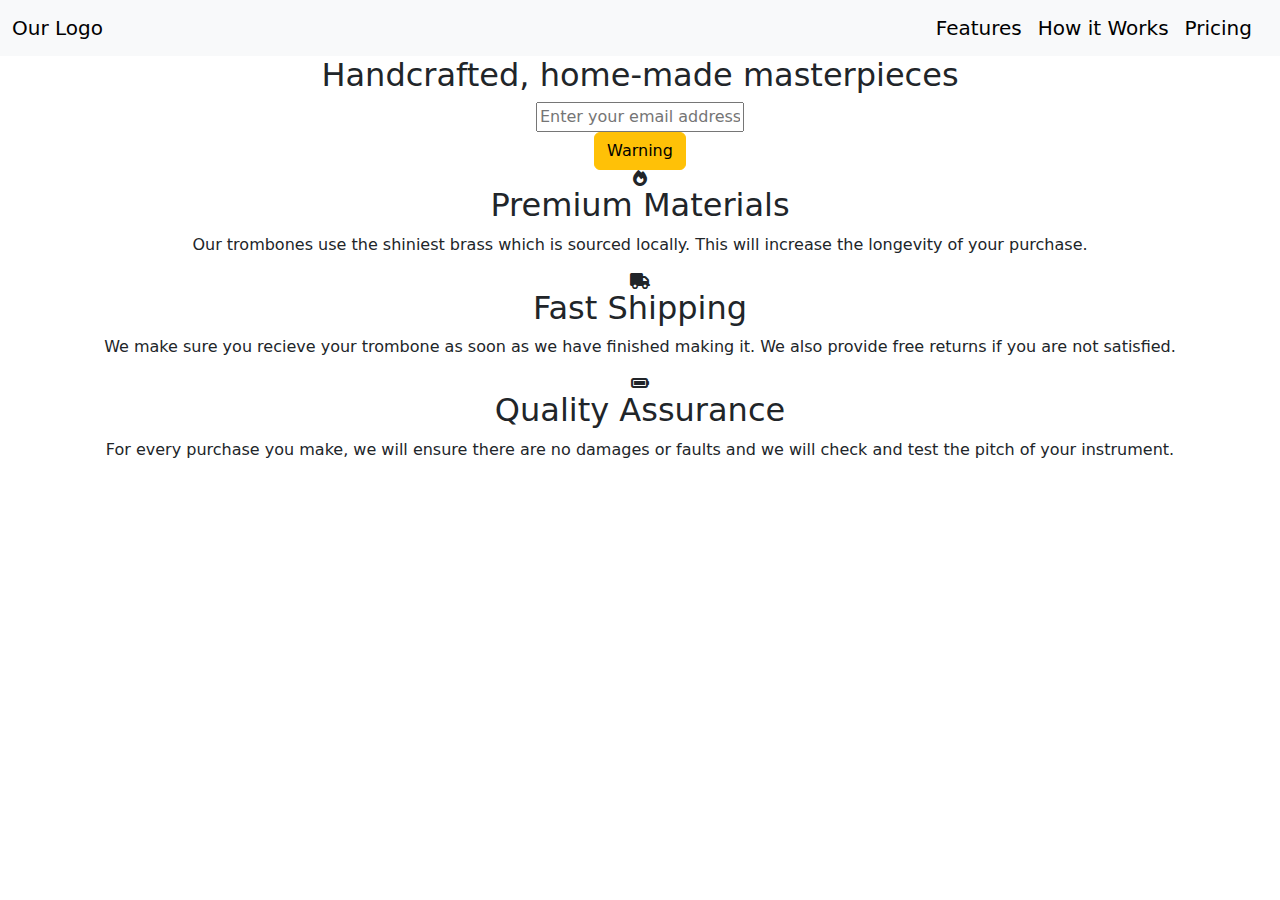
==== index.html @ 6802e4e0 "Developer 1" ====
<!doctype html>
<html lang="en">
  <head>
    <meta charset="utf-8">
    <meta name="viewport" content="width=device-width, initial-scale=1">
    <title>Awesome Product Landing Page</title>
    <link href="https://cdn.jsdelivr.net/npm/bootstrap@5.3.0-alpha1/dist/css/bootstrap.min.css" rel="stylesheet">
    <link rel="stylesheet" href="style.css">
    <link rel="stylesheet" href="https://cdnjs.cloudflare.com/ajax/libs/font-awesome/6.3.0/css/all.min.css" />
  </head>
  <body>
    <nav class="navbar bg-body-tertiary">
      <div class="container-fluid">
        <a class="navbar-brand">Our Logo</a>
        <div class="d-flex">
          <a class="navbar-brand">Features</a>
          <a class="navbar-brand">How it Works</a>
          <a class="navbar-brand">Pricing</a>
        </div>
      </div>
    </nav>

    <div class="container text-center">
      <h2>Handcrafted, home-made masterpieces</h2>
      <form action="">
        <input type="email" placeholder="Enter your email address"> <br>
        <button type="button" class="btn btn-warning">Warning</button>
      </form>
      <div class="container text-left">
        <div class="row">
          <i class="fa fa-fire" aria-hidden="true"></i>
          <h2>Premium Materials</h2>
          <p>Our trombones use the shiniest brass which is sourced locally. This will increase the longevity of your purchase.</p>
        </div>
        <div class="row">
          <i class="fa fa-truck" aria-hidden="true"></i>
          <h2>Fast Shipping</h2>
          <p>We make sure you recieve your trombone as soon as we have finished making it. We also provide free returns if you are not satisfied.</p>
        </div>
        <div class="row">
          <i class="fa fa-battery-full" aria-hidden="true"></i>
          <h2>Quality Assurance</h2>
          <p>For every purchase you make, we will ensure there are no damages or faults and we will check and test the pitch of your instrument.</p>
        </div>
      </div>
    </div>
    
    <script src="https://cdn.jsdelivr.net/npm/bootstrap@5.3.0-alpha1/dist/js/bootstrap.bundle.min.js" integrity="sha384-w76AqPfDkMBDXo30jS1Sgez6pr3x5MlQ1ZAGC+nuZB+EYdgRZgiwxhTBTkF7CXvN" crossorigin="anonymous"></script>
  </body>
</html>
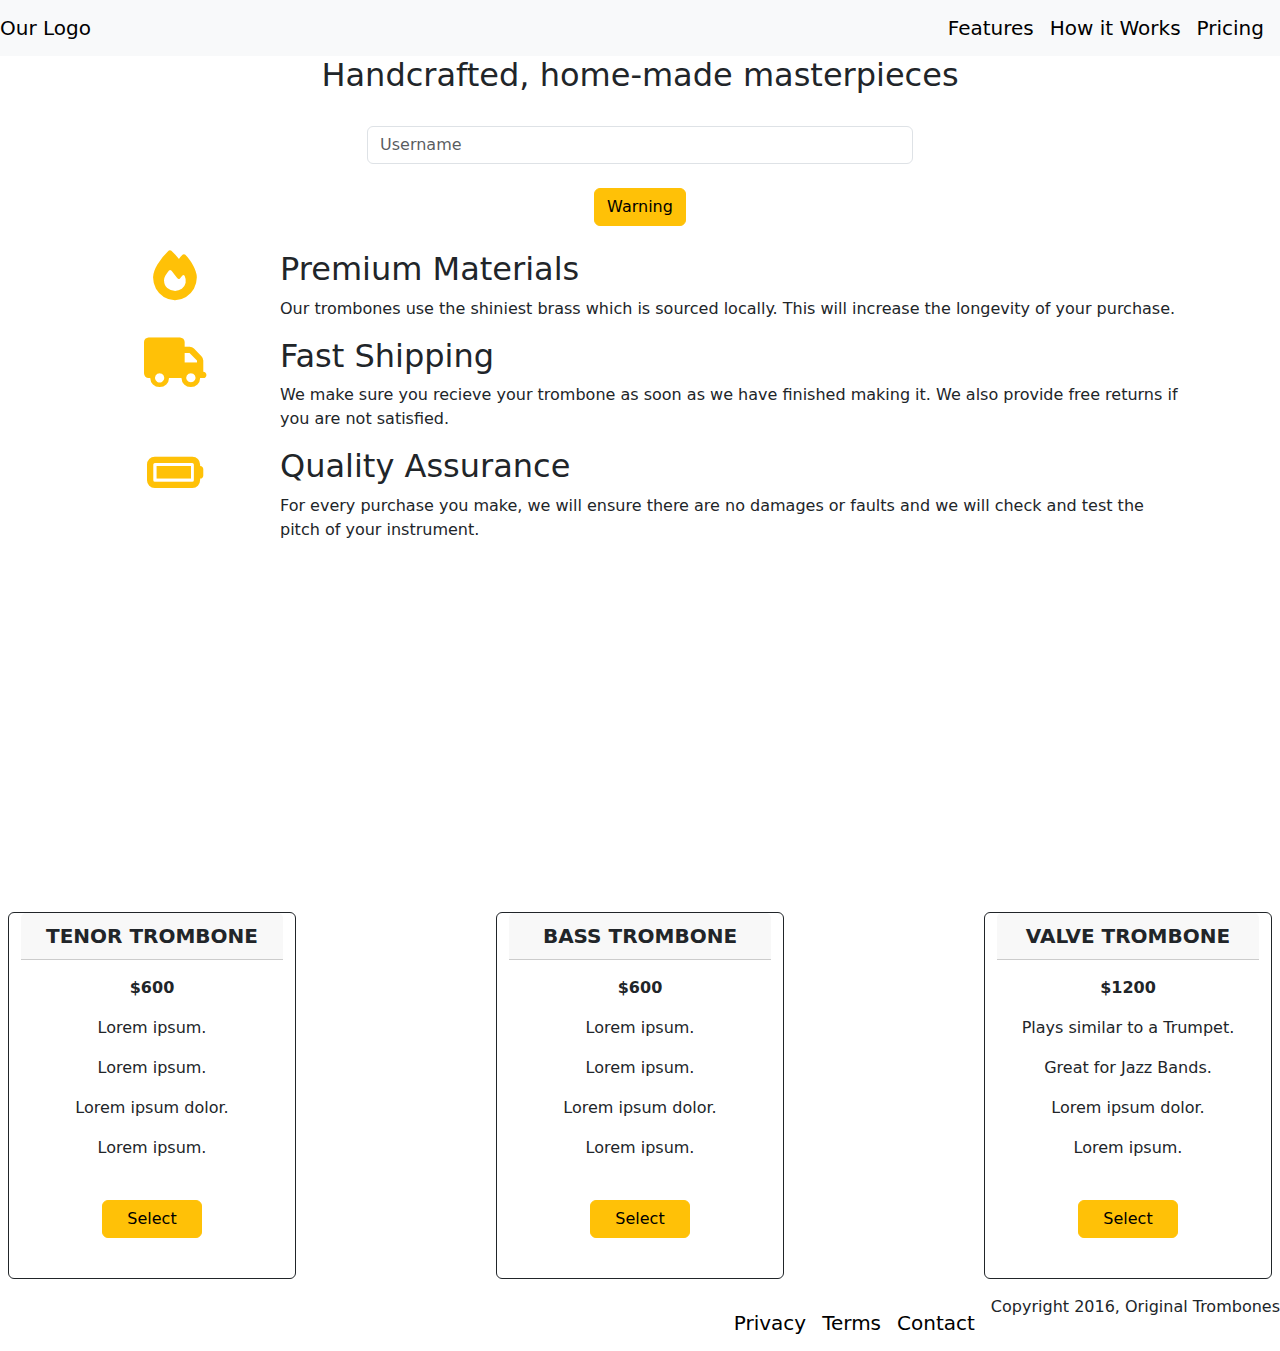
==== commit 7024a2dd: "More bootstrap" ====
--- a/index.html
+++ b/index.html
@@ -9,42 +9,118 @@
     <link rel="stylesheet" href="https://cdnjs.cloudflare.com/ajax/libs/font-awesome/6.3.0/css/all.min.css" />
   </head>
   <body>
-    <nav class="navbar bg-body-tertiary">
-      <div class="container-fluid">
-        <a class="navbar-brand">Our Logo</a>
-        <div class="d-flex">
-          <a class="navbar-brand">Features</a>
-          <a class="navbar-brand">How it Works</a>
-          <a class="navbar-brand">Pricing</a>
+    <header id=""header>
+      <nav class="navbar bg-body-tertiary container-fluid" id="nav-bar">
+          <!-- <img src="" id="header-img" alt=""> -->
+          <a class="navbar-brand">Our Logo</a>
+          <div class="d-flex">
+            <a class="navbar-brand nav-link" href="#feature">Features</a>
+            <a class="navbar-brand nav-link" href="#how">How it Works</a>
+            <a class="navbar-brand nav-link" href="#pricing">Pricing</a>
+          </div>
+        </nav>
+    </header>
+
+    <main>
+      <div class="container">
+        <h2 class="text-center">Handcrafted, home-made masterpieces</h2>
+        <form  id="form" action="" class="text-center">
+          <div class="row d-flex justify-content-center">
+            <div class="col-6">
+              <div class="input-group mt-4">
+                <input type="text" class="form-control" placeholder="Username" aria-label="Username" aria-describedby="basic-addon1">
+              </div>
+              <button type="button" class="btn btn-warning my-4">Warning</button>
+            </div>
+          </div>
+         
+        </form>
+        <div class="container">
+          <div class="row">
+            <div class="col-2 text-center ">
+              <i class="fa fa-fire text-warning" aria-hidden="true"></i>
+            </div>
+            <div class="col-10">
+              <h2>Premium Materials</h2>
+              <p>Our trombones use the shiniest brass which is sourced locally. This will increase the longevity of your purchase.</p>
+            </div>
+          </div>
+  
+          <div class="row">
+            <div class="col-2 text-center ">
+              <i class="fa fa-truck text-warning" aria-hidden="true"></i>
+            </div>
+            <div class="col-10">
+              <h2>Fast Shipping</h2>
+              <p>We make sure you recieve your trombone as soon as we have finished making it. We also provide free returns if you are not satisfied.</p>
+           </div>
+          </div>
+  
+          <div class="row">
+            <div class="col-2 text-center ">
+              <i class="fa fa-battery-full text-warning" aria-hidden="true"></i>
+            </div>
+            <div class="col-10">
+              <h2>Quality Assurance</h2>
+            <p>For every purchase you make, we will ensure there are no damages or faults and we will check and test the pitch of your instrument.</p>
+          </div>
+          </div>
+        
         </div>
       </div>
-    </nav>
+  
+      <div class="embed-responsive embed-responsive-16by9 text-center">
+        <iframe id="video"  width="560" height="315" class="embed-responsive-item my-3" src="https://www.youtube.com/embed/y8Yv4pnO7qc" allowfullscreen></iframe>
+      </div>
+  
+      <div class="row d-flex justify-content-between mx-2">
+        <div class="card border-dark col-4  mb-3" style="max-width: 18rem;">
+          <div class="card-header text-center fw-bold fs-5">TENOR TROMBONE</div>
+          <div class="card-body text-center" >
+            <p class="fw-bold fs-6">$600</p>
+            <p>Lorem ipsum.</p>
+            <p>Lorem ipsum.</p>
+            <p>Lorem ipsum dolor.</p>
+            <p>Lorem ipsum.</p>
+            <button type="button" class="btn btn-warning my-4 px-4">Select</button>
+          </div>
+        </div>
+  
+        <div class="card border-dark col-4  mb-3" style="max-width: 18rem;">
+          <div class="card-header text-center fw-bold fs-5">BASS  TROMBONE</div>
+          <div class="card-body text-center" >
+            <p class="fw-bold fs-6">$600</p>
+            <p>Lorem ipsum.</p>
+            <p>Lorem ipsum.</p>
+            <p>Lorem ipsum dolor.</p>
+            <p>Lorem ipsum.</p>
+            <button type="button" class="btn btn-warning my-4 px-4">Select</button>
+          </div>
+        </div>
+  
+        <div class="card border-dark col-4  mb-3" style="max-width: 18rem;">
+          <div class="card-header text-center fw-bold fs-5">VALVE  TROMBONE</div>
+          <div class="card-body text-center" >
+            <p class="fw-bold fs-6">$1200</p>
+            <p>Plays similar to a Trumpet.</p>
+            <p>Great for Jazz Bands.</p>
+            <p>Lorem ipsum dolor.</p>
+            <p>Lorem ipsum.</p>
+            <button type="button" class="btn btn-warning my-4 px-4">Select</button>
+          </div>
+        </div>
+      
+      </div>
+    </main>
 
-    <div class="container text-center">
-      <h2>Handcrafted, home-made masterpieces</h2>
-      <form action="">
-        <input type="email" placeholder="Enter your email address"> <br>
-        <button type="button" class="btn btn-warning">Warning</button>
-      </form>
-      <div class="container text-left">
-        <div class="row">
-          <i class="fa fa-fire" aria-hidden="true"></i>
-          <h2>Premium Materials</h2>
-          <p>Our trombones use the shiniest brass which is sourced locally. This will increase the longevity of your purchase.</p>
-        </div>
-        <div class="row">
-          <i class="fa fa-truck" aria-hidden="true"></i>
-          <h2>Fast Shipping</h2>
-          <p>We make sure you recieve your trombone as soon as we have finished making it. We also provide free returns if you are not satisfied.</p>
-        </div>
-        <div class="row">
-          <i class="fa fa-battery-full" aria-hidden="true"></i>
-          <h2>Quality Assurance</h2>
-          <p>For every purchase you make, we will ensure there are no damages or faults and we will check and test the pitch of your instrument.</p>
-        </div>
-      </div>
-    </div>
-    
+    <footer class="d-flex justify-content-end">
+      <nav class="navbar d-flex justify-content-end">
+            <a class="navbar-brand nav-link" href="#feature">Privacy</a>
+            <a class="navbar-brand nav-link" href="#how">Terms</a>
+            <a class="navbar-brand nav-link" href="#pricing">Contact</a>
+        </nav>
+        <p>Copyright 2016, Original Trombones</p>
+    </footer>
     <script src="https://cdn.jsdelivr.net/npm/bootstrap@5.3.0-alpha1/dist/js/bootstrap.bundle.min.js" integrity="sha384-w76AqPfDkMBDXo30jS1Sgez6pr3x5MlQ1ZAGC+nuZB+EYdgRZgiwxhTBTkF7CXvN" crossorigin="anonymous"></script>
   </body>
 </html>--- a/style.css
+++ b/style.css
@@ -0,0 +1,13 @@
+*{
+    margin: 0;
+    top : 0;
+}
+
+.fa {
+    font-size: 50px;
+}
+
+.title {
+    padding-top: 15px;
+    padding-bottom: 15px;
+}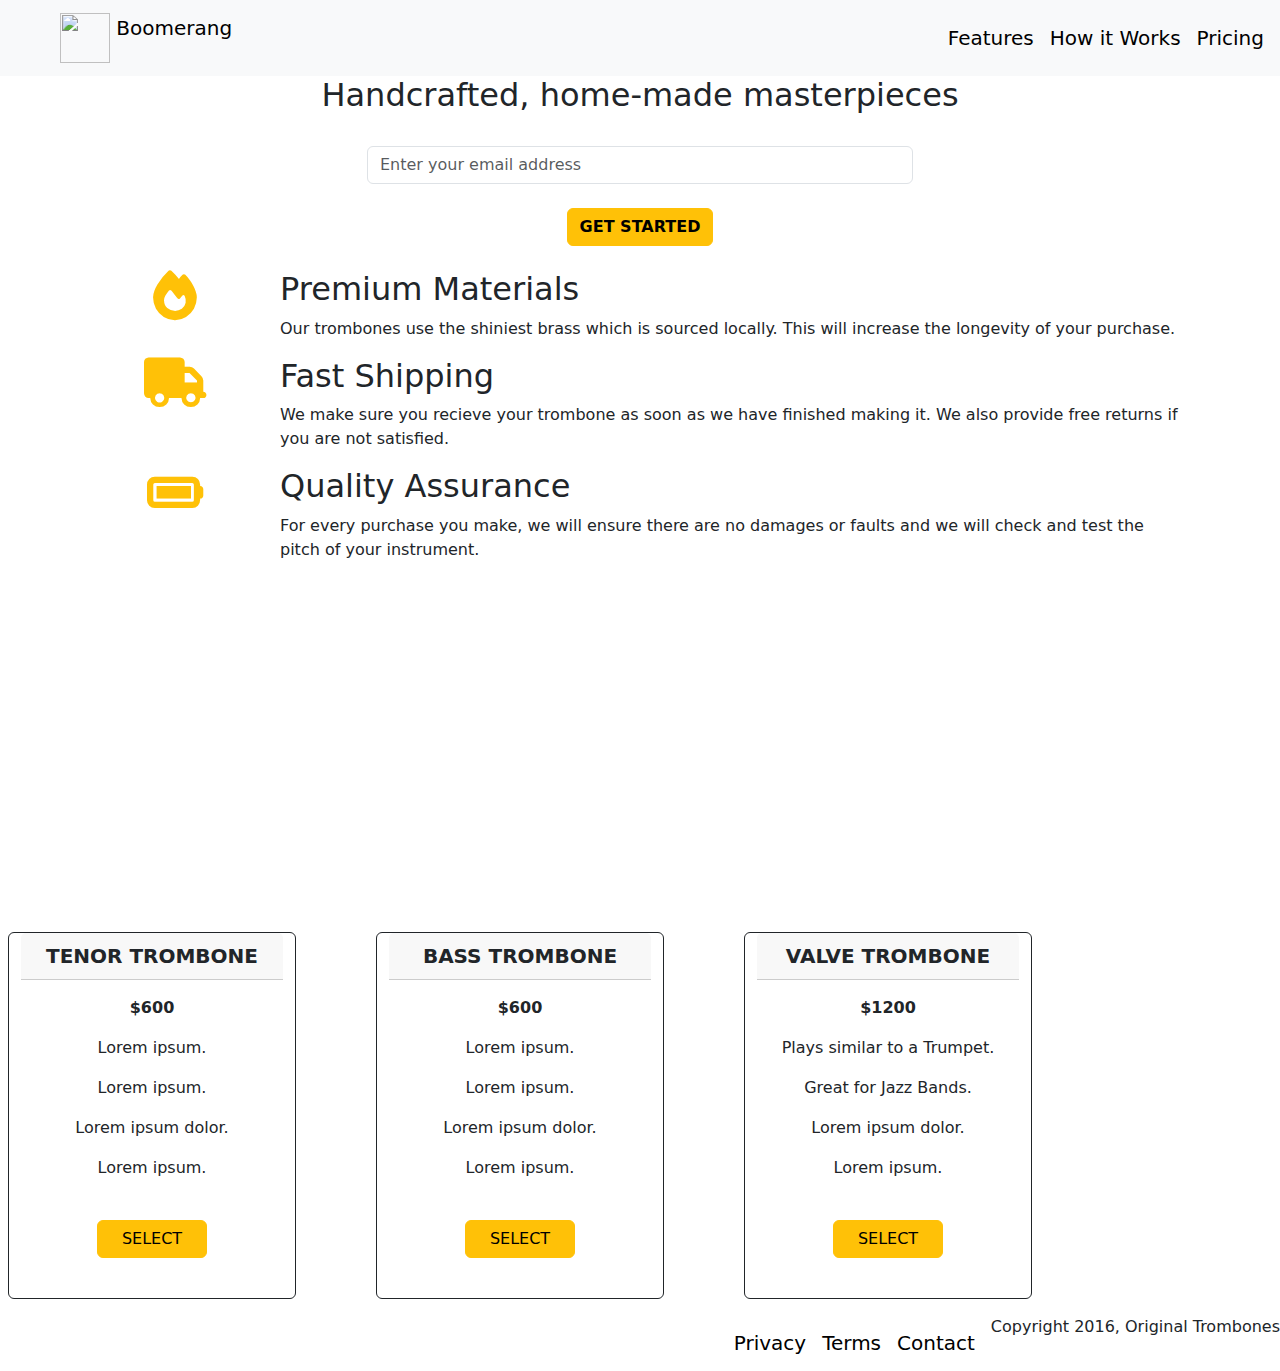
==== commit d0d1df21: "Upated" ====
--- a/index.html
+++ b/index.html
@@ -10,27 +10,30 @@
   </head>
   <body>
     <header id=""header>
-      <nav class="navbar bg-body-tertiary container-fluid" id="nav-bar">
-          <!-- <img src="" id="header-img" alt=""> -->
-          <a class="navbar-brand">Our Logo</a>
-          <div class="d-flex">
-            <a class="navbar-brand nav-link" href="#feature">Features</a>
-            <a class="navbar-brand nav-link" href="#how">How it Works</a>
-            <a class="navbar-brand nav-link" href="#pricing">Pricing</a>
-          </div>
-        </nav>
+      <nav class="navbar navbar-light bg-light">
+        <!-- <img src="" id="header-img" alt=""> -->
+        <a class="navbar-brand" href="https://cdnlogo.com/logo/boomerang_474.html">
+          <img src="https://cdn.cdnlogo.com/logos/b/16/boomerang.svg" id="header-img" class="d-inline-block align-top" alt="">
+          <span>Boomerang</span> 
+        </a>
+        <div class="d-flex">
+          <a class="navbar-brand nav-link" href="#feature">Features</a>
+          <a class="navbar-brand nav-link" href="#how">How it Works</a>
+          <a class="navbar-brand nav-link" href="#pricing">Pricing</a>
+        </div>
+      </nav>
     </header>
 
     <main>
       <div class="container">
         <h2 class="text-center">Handcrafted, home-made masterpieces</h2>
-        <form  id="form" action="" class="text-center">
+        <form  id="form" action="https://www.freecodecamp.com/email-submit" class="text-center">
           <div class="row d-flex justify-content-center">
             <div class="col-6">
               <div class="input-group mt-4">
-                <input type="text" class="form-control" placeholder="Username" aria-label="Username" aria-describedby="basic-addon1">
+                <input type="email" class="form-control" placeholder="Enter your email address" aria-label="Username" aria-describedby="basic-addon1" required>
               </div>
-              <button type="button" class="btn btn-warning my-4">Warning</button>
+              <button type="button" class="btn btn-warning my-4 fw-bold">Get Started</button>
             </div>
           </div>
          
@@ -68,12 +71,11 @@
         
         </div>
       </div>
-  
       <div class="embed-responsive embed-responsive-16by9 text-center">
         <iframe id="video"  width="560" height="315" class="embed-responsive-item my-3" src="https://www.youtube.com/embed/y8Yv4pnO7qc" allowfullscreen></iframe>
       </div>
   
-      <div class="row d-flex justify-content-between mx-2">
+      <div class="row price d-flex justify-content-between align-self-center mx-2">
         <div class="card border-dark col-4  mb-3" style="max-width: 18rem;">
           <div class="card-header text-center fw-bold fs-5">TENOR TROMBONE</div>
           <div class="card-body text-center" >
@@ -118,9 +120,9 @@
             <a class="navbar-brand nav-link" href="#feature">Privacy</a>
             <a class="navbar-brand nav-link" href="#how">Terms</a>
             <a class="navbar-brand nav-link" href="#pricing">Contact</a>
-        </nav>
-        <p>Copyright 2016, Original Trombones</p>
+      </nav>
+      <p class="justify-content-end">Copyright 2016, Original Trombones</p>
     </footer>
-    <script src="https://cdn.jsdelivr.net/npm/bootstrap@5.3.0-alpha1/dist/js/bootstrap.bundle.min.js" integrity="sha384-w76AqPfDkMBDXo30jS1Sgez6pr3x5MlQ1ZAGC+nuZB+EYdgRZgiwxhTBTkF7CXvN" crossorigin="anonymous"></script>
+    <script src="https://cdn.jsdelivr.net/npm/bootstrap@5.3.0-alpha1/dist/js/bootstrap.bundle.min.js"></script>
   </body>
 </html>--- a/style.css
+++ b/style.css
@@ -2,12 +2,24 @@
     margin: 0;
     top : 0;
 }
-
+#header-img{
+    width: 50px;
+    height: 50px;
+}
+#header-img{
+    margin-left: 60px;
+}
 .fa {
     font-size: 50px;
 }
-
 .title {
     padding-top: 15px;
     padding-bottom: 15px;
+}
+.price{
+    width: 80% !important;
+    margin: auto;
+}
+.btn{
+    text-transform: uppercase;
 }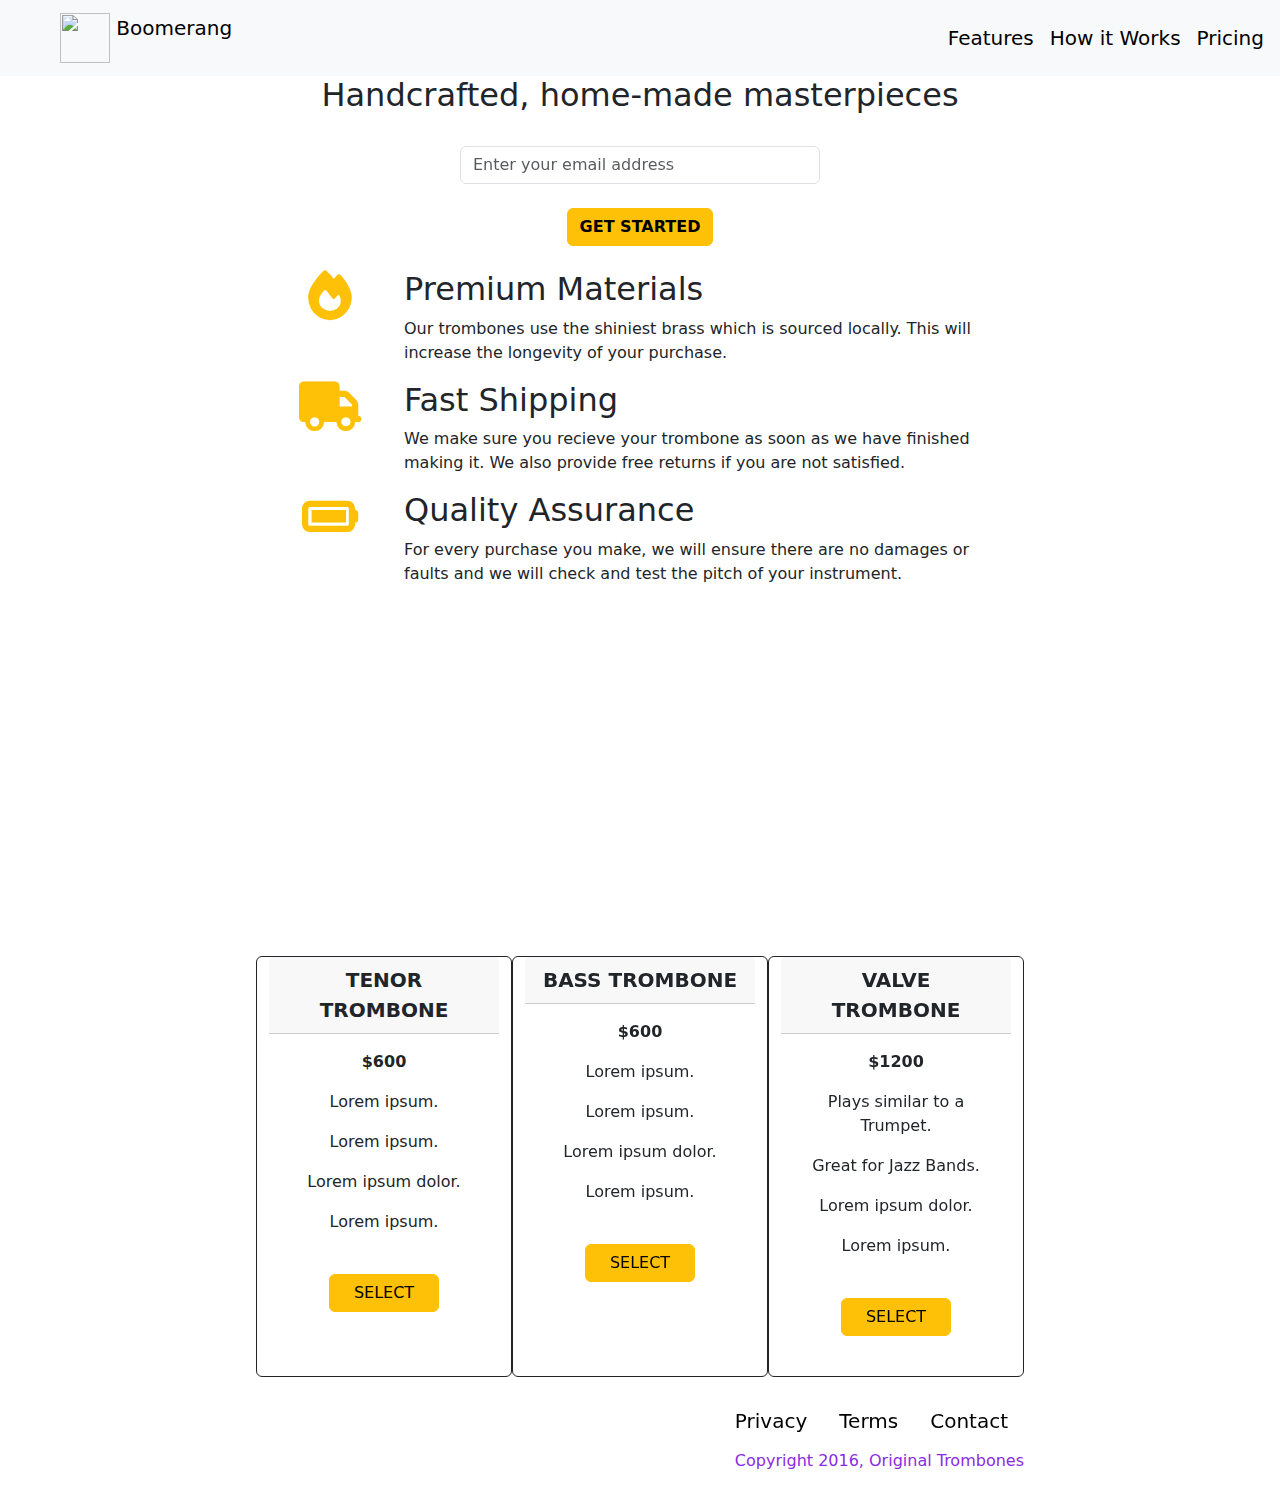
==== commit 5a0392c5: "Finalized" ====
--- a/index.html
+++ b/index.html
@@ -9,8 +9,9 @@
     <link rel="stylesheet" href="https://cdnjs.cloudflare.com/ajax/libs/font-awesome/6.3.0/css/all.min.css" />
   </head>
   <body>
-    <header id=""header>
-      <nav class="navbar navbar-light bg-light">
+    <script src="https://cdn.freecodecamp.org/testable-projects-fcc/v1/bundle.js"></script>
+    <header id="header" class="position-sticky">
+      <nav id="nav-bar" class="navbar navbar-light bg-light ">
         <!-- <img src="" id="header-img" alt=""> -->
         <a class="navbar-brand" href="https://cdnlogo.com/logo/boomerang_474.html">
           <img src="https://cdn.cdnlogo.com/logos/b/16/boomerang.svg" id="header-img" class="d-inline-block align-top" alt="">
@@ -24,105 +25,115 @@
       </nav>
     </header>
 
-    <main>
-      <div class="container">
-        <h2 class="text-center">Handcrafted, home-made masterpieces</h2>
-        <form  id="form" action="https://www.freecodecamp.com/email-submit" class="text-center">
-          <div class="row d-flex justify-content-center">
-            <div class="col-6">
-              <div class="input-group mt-4">
-                <input type="email" class="form-control" placeholder="Enter your email address" aria-label="Username" aria-describedby="basic-addon1" required>
+    <div  class="d-flex justify-content-center">
+      <div id="main-container">
+        <main>
+          <div class="container">
+            <h2 class="text-center">Handcrafted, home-made masterpieces</h2>
+            <form  id="form" action="https://www.freecodecamp.com/email-submit" class="row d-flex justify-content-center text-center">
+          
+                <div class="col-6">
+                  <div class="input-group mt-4">
+                    <input id="email" type="email" name="email" class="form-control" placeholder="Enter your email address" aria-label="Username" aria-describedby="basic-addon1" required>
+                  </div>
+                  <button id="submit" type="submit" class="btn btn-warning my-4 fw-bold">Get Started</button>
+                </div>
+           
+             
+            </form>
+            <div class="container" id="feature">
+              <div class="row">
+                <div class="col-2 text-center ">
+                  <i class="fa fa-fire text-warning" aria-hidden="true"></i>
+                </div>
+                <div class="col-10">
+                  <h2>Premium Materials</h2>
+                  <p>Our trombones use the shiniest brass which is sourced locally. This will increase the longevity of your purchase.</p>
+                </div>
               </div>
-              <button type="button" class="btn btn-warning my-4 fw-bold">Get Started</button>
+      
+              <div class="row">
+                <div class="col-2 text-center ">
+                  <i class="fa fa-truck text-warning" aria-hidden="true"></i>
+                </div>
+                <div class="col-10">
+                  <h2>Fast Shipping</h2>
+                  <p>We make sure you recieve your trombone as soon as we have finished making it. We also provide free returns if you are not satisfied.</p>
+               </div>
+              </div>
+      
+              <div class="row">
+                <div class="col-2 text-center ">
+                  <i class="fa fa-battery-full text-warning" aria-hidden="true"></i>
+                </div>
+                <div class="col-10">
+                  <h2>Quality Assurance</h2>
+                <p>For every purchase you make, we will ensure there are no damages or faults and we will check and test the pitch of your instrument.</p>
+              </div>
+              </div>
+            
             </div>
           </div>
-         
-        </form>
-        <div class="container">
-          <div class="row">
-            <div class="col-2 text-center ">
-              <i class="fa fa-fire text-warning" aria-hidden="true"></i>
+          <div id="how" class="embed-responsive embed-responsive-16by9 text-center">
+            <iframe id="video"  width="560" height="315" class="embed-responsive-item my-3" src="https://www.youtube.com/embed/y8Yv4pnO7qc" allowfullscreen></iframe>
+          </div>
+      
+          <div id="pricing" class="row price d-flex justify-content-between align-self-center mx-auto">
+            <div class="card border-dark col-md-6 col-lg-4 mb-3" style="max-width: 20rem;">
+              <div class="card-header text-center fw-bold fs-5">TENOR TROMBONE</div>
+              <div class="card-body text-center" >
+                <p class="fw-bold fs-6">$600</p>
+                <p>Lorem ipsum.</p>
+                <p>Lorem ipsum.</p>
+                <p>Lorem ipsum dolor.</p>
+                <p>Lorem ipsum.</p>
+                <button type="button" class="btn btn-warning my-4 px-4">Select</button>
+              </div>
             </div>
-            <div class="col-10">
-              <h2>Premium Materials</h2>
-              <p>Our trombones use the shiniest brass which is sourced locally. This will increase the longevity of your purchase.</p>
+      
+            <div class="card border-dark col-md-6 col-lg-4 mb-3" style="max-width: 20rem;">
+              <div class="card-header text-center fw-bold fs-5">BASS  TROMBONE</div>
+              <div class="card-body text-center" >
+                <p class="fw-bold fs-6">$600</p>
+                <p>Lorem ipsum.</p>
+                <p>Lorem ipsum.</p>
+                <p>Lorem ipsum dolor.</p>
+                <p>Lorem ipsum.</p>
+                <button type="button" class="btn btn-warning my-4 px-4">Select</button>
+              </div>
             </div>
+      
+            <div class="card border-dark col-md-6 col-lg-4  mb-3" style="max-width: 20rem;">
+              <div class="card-header text-center fw-bold fs-5">VALVE  TROMBONE</div>
+              <div class="card-body text-center" >
+                <p class="fw-bold fs-6">$1200</p>
+                <p>Plays similar to a Trumpet.</p>
+                <p>Great for Jazz Bands.</p>
+                <p>Lorem ipsum dolor.</p>
+                <p>Lorem ipsum.</p>
+                <button type="button" class="btn btn-warning my-4 px-4">Select</button>
+              </div>
+            </div>
+          
           </div>
-  
-          <div class="row">
-            <div class="col-2 text-center ">
-              <i class="fa fa-truck text-warning" aria-hidden="true"></i>
-            </div>
-            <div class="col-10">
-              <h2>Fast Shipping</h2>
-              <p>We make sure you recieve your trombone as soon as we have finished making it. We also provide free returns if you are not satisfied.</p>
-           </div>
+        </main>
+    
+        <footer class="d-flex justify-content-end">
+          <div>
+            <nav class="navbar">
+              <a class="navbar-brand nav-link" href="#feature">Privacy</a>
+              <a class="navbar-brand nav-link" href="#how">Terms</a>
+              <a class="navbar-brand nav-link" href="#pricing">Contact</a>
+            </nav>
+            <p id="copyright" class="justify-content-end">Copyright 2016, Original Trombones</p>
           </div>
-  
-          <div class="row">
-            <div class="col-2 text-center ">
-              <i class="fa fa-battery-full text-warning" aria-hidden="true"></i>
-            </div>
-            <div class="col-10">
-              <h2>Quality Assurance</h2>
-            <p>For every purchase you make, we will ensure there are no damages or faults and we will check and test the pitch of your instrument.</p>
-          </div>
-          </div>
-        
-        </div>
+        </footer>
       </div>
-      <div class="embed-responsive embed-responsive-16by9 text-center">
-        <iframe id="video"  width="560" height="315" class="embed-responsive-item my-3" src="https://www.youtube.com/embed/y8Yv4pnO7qc" allowfullscreen></iframe>
-      </div>
-  
-      <div class="row price d-flex justify-content-between align-self-center mx-2">
-        <div class="card border-dark col-4  mb-3" style="max-width: 18rem;">
-          <div class="card-header text-center fw-bold fs-5">TENOR TROMBONE</div>
-          <div class="card-body text-center" >
-            <p class="fw-bold fs-6">$600</p>
-            <p>Lorem ipsum.</p>
-            <p>Lorem ipsum.</p>
-            <p>Lorem ipsum dolor.</p>
-            <p>Lorem ipsum.</p>
-            <button type="button" class="btn btn-warning my-4 px-4">Select</button>
-          </div>
-        </div>
-  
-        <div class="card border-dark col-4  mb-3" style="max-width: 18rem;">
-          <div class="card-header text-center fw-bold fs-5">BASS  TROMBONE</div>
-          <div class="card-body text-center" >
-            <p class="fw-bold fs-6">$600</p>
-            <p>Lorem ipsum.</p>
-            <p>Lorem ipsum.</p>
-            <p>Lorem ipsum dolor.</p>
-            <p>Lorem ipsum.</p>
-            <button type="button" class="btn btn-warning my-4 px-4">Select</button>
-          </div>
-        </div>
-  
-        <div class="card border-dark col-4  mb-3" style="max-width: 18rem;">
-          <div class="card-header text-center fw-bold fs-5">VALVE  TROMBONE</div>
-          <div class="card-body text-center" >
-            <p class="fw-bold fs-6">$1200</p>
-            <p>Plays similar to a Trumpet.</p>
-            <p>Great for Jazz Bands.</p>
-            <p>Lorem ipsum dolor.</p>
-            <p>Lorem ipsum.</p>
-            <button type="button" class="btn btn-warning my-4 px-4">Select</button>
-          </div>
-        </div>
-      
-      </div>
-    </main>
+ 
 
-    <footer class="d-flex justify-content-end">
-      <nav class="navbar d-flex justify-content-end">
-            <a class="navbar-brand nav-link" href="#feature">Privacy</a>
-            <a class="navbar-brand nav-link" href="#how">Terms</a>
-            <a class="navbar-brand nav-link" href="#pricing">Contact</a>
-      </nav>
-      <p class="justify-content-end">Copyright 2016, Original Trombones</p>
-    </footer>
+  </div>
+
+
     <script src="https://cdn.jsdelivr.net/npm/bootstrap@5.3.0-alpha1/dist/js/bootstrap.bundle.min.js"></script>
   </body>
 </html>--- a/style.css
+++ b/style.css
@@ -2,6 +2,7 @@
     margin: 0;
     top : 0;
 }
+
 #header-img{
     width: 50px;
     height: 50px;
@@ -17,9 +18,33 @@
     padding-bottom: 15px;
 }
 .price{
-    width: 80% !important;
+    /* width: 60rem; */
     margin: auto;
 }
 .btn{
     text-transform: uppercase;
-}+}
+
+#main-container {
+    max-width: 60%;
+}
+
+
+.flex-container {
+    display: flex;
+    background-color: DodgerBlue;
+}
+
+.flex-container > div {
+    margin: 10px;
+    padding: 20px;
+    font-size: 30px;
+}
+@media screen and (min-width: 960px) {
+
+
+    #copyright {
+        color: blueviolet;
+    }
+
+  }